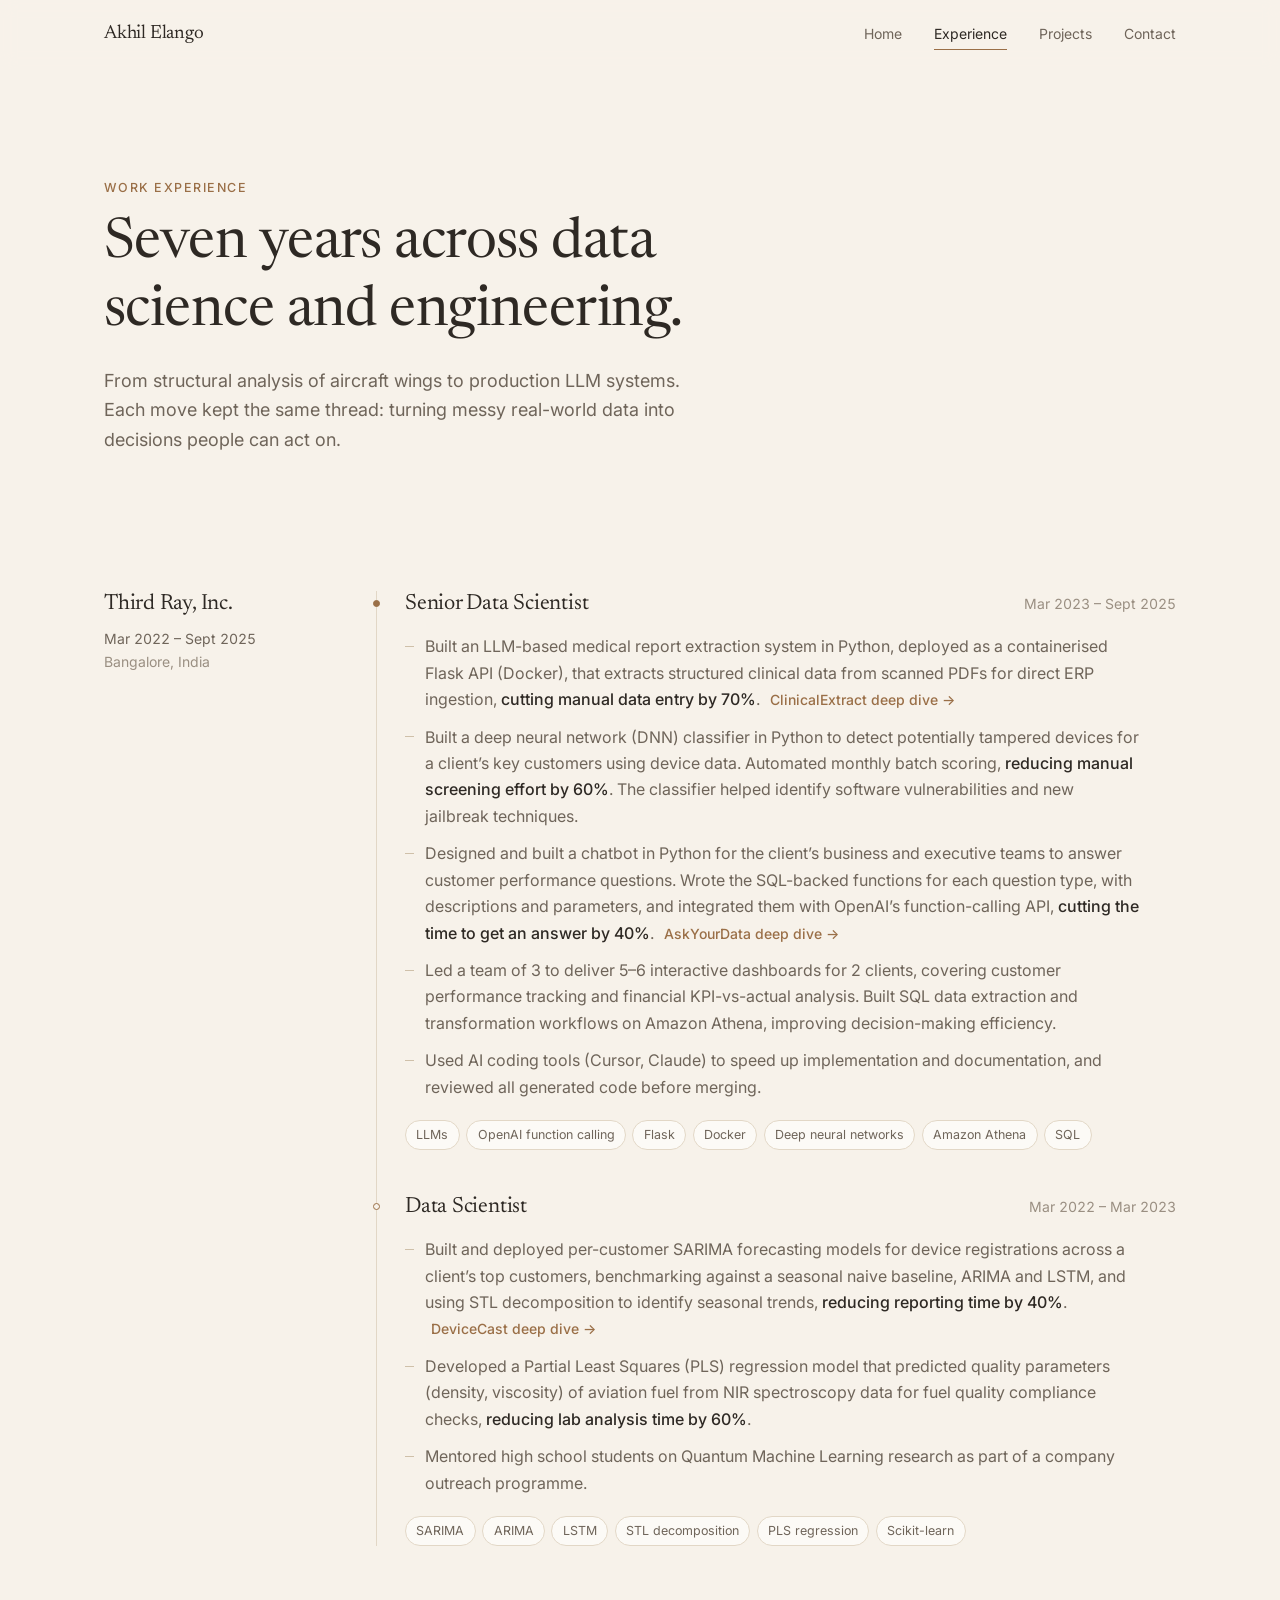
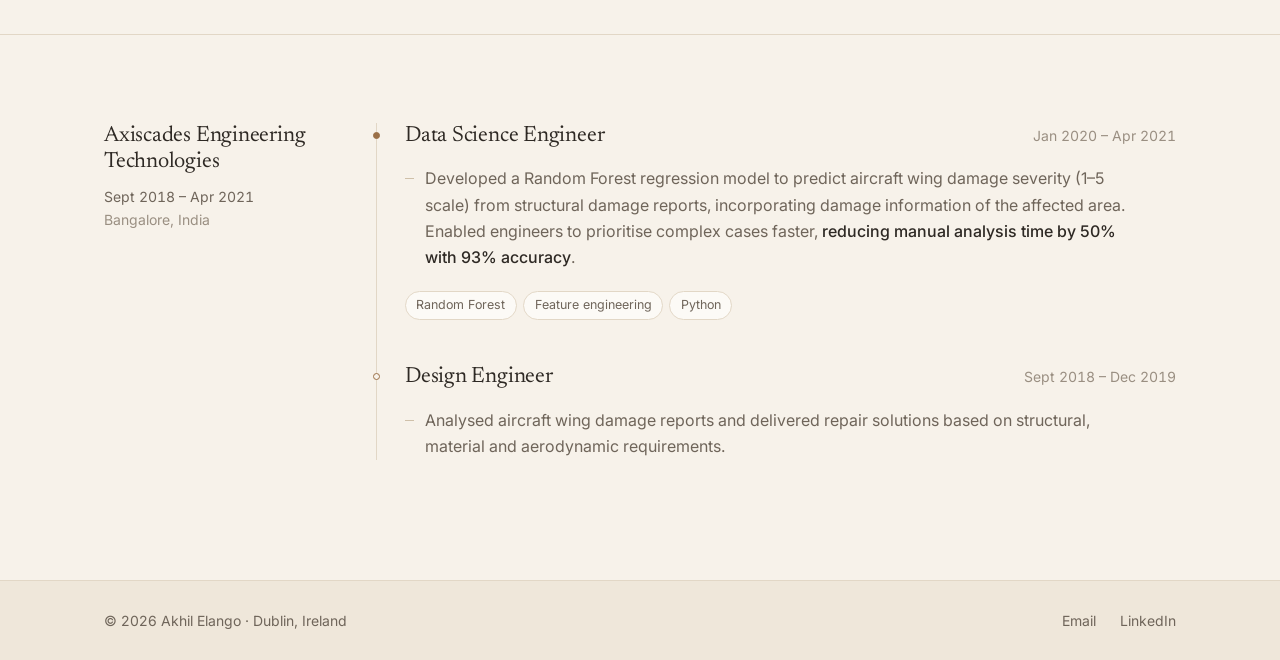
==== experience.html @ 169fabb7 "My Portfolio" ====
<!doctype html>
<html lang="en">
<head>
  <meta charset="utf-8">
  <meta name="viewport" content="width=device-width, initial-scale=1">
  <title>Experience · Akhil Elango</title>
  <meta name="description" content="Work experience of Akhil Elango: Senior Data Scientist at Third Ray, Data Science Engineer at Axiscades.">
  <link rel="icon" href="assets/favicon.svg" type="image/svg+xml">
  <link rel="preconnect" href="https://fonts.googleapis.com">
  <link rel="preconnect" href="https://fonts.gstatic.com" crossorigin>
  <link rel="stylesheet" href="https://fonts.googleapis.com/css2?family=Inter:wght@400;500&family=Newsreader:opsz,wght@6..72,400;6..72,500&display=swap">
  <link rel="stylesheet" href="css/base.css">
  <link rel="stylesheet" href="css/layout.css">
  <link rel="stylesheet" href="css/components.css">
  <link rel="stylesheet" href="css/pages/experience.css">
</head>
<body data-page="experience">
  <div data-site-header></div>

  <main>
    <header class="page-header">
      <div class="container">
        <span class="eyebrow reveal">Work experience</span>
        <h1 class="reveal" style="--reveal-delay: 60ms">Seven years across data science and engineering.</h1>
        <p class="reveal" style="--reveal-delay: 120ms">
          From structural analysis of aircraft wings to production LLM systems. Each move kept the same thread:
          turning messy real-world data into decisions people can act on.
        </p>
      </div>
    </header>

    <!-- Third Ray -->
    <section class="section company">
      <div class="container split">
        <div class="company__meta reveal">
          <h2 class="company__name">Third Ray, Inc.</h2>
          <p class="company__span">Mar 2022 – Sept 2025</p>
          <p class="company__place">Bangalore, India</p>
        </div>

        <div class="roles">
          <article class="role reveal">
            <header class="role__head">
              <h3>Senior Data Scientist</h3>
              <time class="role__date">Mar 2023 – Sept 2025</time>
            </header>
            <ul class="dash-list">
              <li>Built an LLM-based medical report extraction system in Python, deployed as a containerised Flask API (Docker), that extracts structured clinical data from scanned PDFs for direct ERP ingestion, <strong>cutting manual data entry by 70%</strong>. <a class="inline-link" href="projects/clinicalextract.html">ClinicalExtract deep dive <span class="arrow" aria-hidden="true">&rarr;</span></a></li>
              <li>Built a deep neural network (DNN) classifier in Python to detect potentially tampered devices for a client’s key customers using device data. Automated monthly batch scoring, <strong>reducing manual screening effort by 60%</strong>. The classifier helped identify software vulnerabilities and new jailbreak techniques.</li>
              <li>Designed and built a chatbot in Python for the client’s business and executive teams to answer customer performance questions. Wrote the SQL-backed functions for each question type, with descriptions and parameters, and integrated them with OpenAI’s function-calling API, <strong>cutting the time to get an answer by 40%</strong>. <a class="inline-link" href="projects/askyourdata.html">AskYourData deep dive <span class="arrow" aria-hidden="true">&rarr;</span></a></li>
              <li>Led a team of 3 to deliver 5–6 interactive dashboards for 2 clients, covering customer performance tracking and financial KPI-vs-actual analysis. Built SQL data extraction and transformation workflows on Amazon Athena, improving decision-making efficiency.</li>
              <li>Used AI coding tools (Cursor, Claude) to speed up implementation and documentation, and reviewed all generated code before merging.</li>
            </ul>
            <ul class="tag-list role__tags">
              <li class="tag">LLMs</li>
              <li class="tag">OpenAI function calling</li>
              <li class="tag">Flask</li>
              <li class="tag">Docker</li>
              <li class="tag">Deep neural networks</li>
              <li class="tag">Amazon Athena</li>
              <li class="tag">SQL</li>
            </ul>
          </article>

          <article class="role reveal">
            <header class="role__head">
              <h3>Data Scientist</h3>
              <time class="role__date">Mar 2022 – Mar 2023</time>
            </header>
            <ul class="dash-list">
              <li>Built and deployed per-customer SARIMA forecasting models for device registrations across a client’s top customers, benchmarking against a seasonal naive baseline, ARIMA and LSTM, and using STL decomposition to identify seasonal trends, <strong>reducing reporting time by 40%</strong>. <a class="inline-link" href="projects/devicecast.html">DeviceCast deep dive <span class="arrow" aria-hidden="true">&rarr;</span></a></li>
              <li>Developed a Partial Least Squares (PLS) regression model that predicted quality parameters (density, viscosity) of aviation fuel from NIR spectroscopy data for fuel quality compliance checks, <strong>reducing lab analysis time by 60%</strong>.</li>
              <li>Mentored high school students on Quantum Machine Learning research as part of a company outreach programme.</li>
            </ul>
            <ul class="tag-list role__tags">
              <li class="tag">SARIMA</li>
              <li class="tag">ARIMA</li>
              <li class="tag">LSTM</li>
              <li class="tag">STL decomposition</li>
              <li class="tag">PLS regression</li>
              <li class="tag">Scikit-learn</li>
            </ul>
          </article>
        </div>
      </div>
    </section>

    <!-- Axiscades -->
    <section class="section company">
      <div class="container split">
        <div class="company__meta reveal">
          <h2 class="company__name">Axiscades Engineering Technologies</h2>
          <p class="company__span">Sept 2018 – Apr 2021</p>
          <p class="company__place">Bangalore, India</p>
        </div>

        <div class="roles">
          <article class="role reveal">
            <header class="role__head">
              <h3>Data Science Engineer</h3>
              <time class="role__date">Jan 2020 – Apr 2021</time>
            </header>
            <ul class="dash-list">
              <li>Developed a Random Forest regression model to predict aircraft wing damage severity (1–5 scale) from structural damage reports, incorporating damage information of the affected area. Enabled engineers to prioritise complex cases faster, <strong>reducing manual analysis time by 50% with 93% accuracy</strong>.</li>
            </ul>
            <ul class="tag-list role__tags">
              <li class="tag">Random Forest</li>
              <li class="tag">Feature engineering</li>
              <li class="tag">Python</li>
            </ul>
          </article>

          <article class="role reveal">
            <header class="role__head">
              <h3>Design Engineer</h3>
              <time class="role__date">Sept 2018 – Dec 2019</time>
            </header>
            <ul class="dash-list">
              <li>Analysed aircraft wing damage reports and delivered repair solutions based on structural, material and aerodynamic requirements.</li>
            </ul>
          </article>
        </div>
      </div>
    </section>
  </main>

  <div data-site-footer></div>
  <script src="js/site.js"></script>
</body>
</html>
---- css/base.css ----
/* ==========================================================================
   Base: design tokens, reset, typography
   ========================================================================== */

:root {
  /* Palette: warm paper, beige and light brown */
  --bg: #f7f2ea;
  --bg-alt: #efe7da;
  --surface: #fcfaf6;
  --line: #e2d7c6;
  --line-strong: #cfc0a9;
  --text: #2e2924;
  --text-muted: #6f655a;
  --text-faint: #9a8f82;
  --accent: #9a6f47;
  --accent-soft: #eadcc8;

  /* Type */
  --font-serif: "Newsreader", Georgia, "Times New Roman", serif;
  --font-sans: "Inter", -apple-system, BlinkMacSystemFont, "Segoe UI", sans-serif;

  --fs-xs: 0.78rem;
  --fs-sm: 0.875rem;
  --fs-base: 1rem;
  --fs-md: 1.125rem;
  --fs-lg: 1.375rem;
  --fs-xl: clamp(1.75rem, 1.4rem + 1.4vw, 2.375rem);
  --fs-2xl: clamp(2.25rem, 1.6rem + 2.6vw, 3.5rem);

  /* Spacing & shape */
  --gutter: clamp(1rem, 4vw, 2.5rem);
  --max-width: 72rem;
  --radius: 10px;
  --radius-sm: 6px;

  /* Motion */
  --ease: cubic-bezier(0.22, 0.61, 0.36, 1);
  --dur: 220ms;
}

*,
*::before,
*::after {
  box-sizing: border-box;
}

html {
  -webkit-text-size-adjust: 100%;
  scroll-behavior: smooth;
}

body {
  margin: 0;
  background: var(--bg);
  color: var(--text);
  font-family: var(--font-sans);
  font-size: var(--fs-base);
  line-height: 1.65;
  -webkit-font-smoothing: antialiased;
  text-rendering: optimizeLegibility;
}

img {
  display: block;
  max-width: 100%;
}

a {
  color: inherit;
  text-decoration: none;
}

h1,
h2,
h3,
h4 {
  margin: 0;
  font-family: var(--font-serif);
  font-weight: 400;
  line-height: 1.2;
  letter-spacing: -0.01em;
}

h1 { font-size: var(--fs-2xl); }
h2 { font-size: var(--fs-xl); }
h3 { font-size: var(--fs-lg); }

p {
  margin: 0;
}

ul {
  margin: 0;
  padding: 0;
}

::selection {
  background: var(--accent-soft);
}

:focus-visible {
  outline: 2px solid var(--accent);
  outline-offset: 3px;
  border-radius: 2px;
}

.visually-hidden {
  position: absolute;
  width: 1px;
  height: 1px;
  overflow: hidden;
  clip: rect(0 0 0 0);
  white-space: nowrap;
}

@media (prefers-reduced-motion: reduce) {
  html { scroll-behavior: auto; }
  *,
  *::before,
  *::after {
    transition-duration: 0.01ms !important;
    animation-duration: 0.01ms !important;
  }
}
---- css/layout.css ----
/* ==========================================================================
   Layout: container, header, footer, page sections
   ========================================================================== */

.container {
  width: 100%;
  max-width: var(--max-width);
  margin: 0 auto;
  padding: 0 var(--gutter);
}

main {
  min-height: 70vh;
}

/* ---------- Header ---------- */

.site-header {
  position: sticky;
  top: 0;
  z-index: 10;
  background: rgba(247, 242, 234, 0.88);
  backdrop-filter: blur(8px);
  -webkit-backdrop-filter: blur(8px);
  border-bottom: 1px solid transparent;
  transition: border-color var(--dur) var(--ease);
}

.site-header.is-scrolled {
  border-bottom-color: var(--line);
}

.site-header__inner {
  display: flex;
  align-items: center;
  justify-content: space-between;
  gap: 1rem;
  height: 4.25rem;
}

.site-header__brand {
  font-family: var(--font-serif);
  font-size: 1.2rem;
  letter-spacing: -0.01em;
}

.site-nav {
  display: flex;
  gap: clamp(0.9rem, 3vw, 2rem);
}

.site-nav a {
  position: relative;
  font-size: var(--fs-sm);
  color: var(--text-muted);
  transition: color var(--dur) var(--ease);
}

.site-nav a::after {
  content: "";
  position: absolute;
  left: 0;
  right: 0;
  bottom: -4px;
  height: 1px;
  background: var(--accent);
  transform: scaleX(0);
  transform-origin: left;
  transition: transform var(--dur) var(--ease);
}

.site-nav a:hover,
.site-nav a[aria-current="page"] {
  color: var(--text);
}

.site-nav a:hover::after,
.site-nav a[aria-current="page"]::after {
  transform: scaleX(1);
}

@media (max-width: 560px) {
  .site-header__inner {
    flex-direction: column;
    justify-content: center;
    gap: 0.35rem;
    height: auto;
    padding-top: 0.75rem;
    padding-bottom: 0.75rem;
  }
}

/* ---------- Masthead (home page header) ---------- */

.site-header--masthead {
  position: relative;
  background: transparent;
  backdrop-filter: none;
  -webkit-backdrop-filter: none;
}

.masthead {
  display: flex;
  flex-direction: column;
  align-items: center;
  padding-top: clamp(2.25rem, 5vw, 3.5rem);
  text-align: center;
}

.masthead__name {
  font-family: var(--font-serif);
  font-size: clamp(2.5rem, 1.8rem + 3.2vw, 4.25rem);
  line-height: 1.05;
  letter-spacing: -0.02em;
}

.masthead__role {
  margin-top: 0.75rem;
  font-family: var(--font-serif);
  font-size: var(--fs-lg);
  font-style: italic;
  color: var(--accent);
}

.masthead__areas {
  display: flex;
  flex-wrap: wrap;
  justify-content: center;
  margin-top: 0.9rem;
  list-style: none;
  font-size: var(--fs-xs);
  font-weight: 500;
  letter-spacing: 0.14em;
  text-transform: uppercase;
  color: var(--text-muted);
}

.masthead__areas li + li::before {
  content: "|";
  margin: 0 0.9rem;
  color: var(--line-strong);
}

/* Nav sits in the top-right corner so the centred name stays clear of it */
.masthead {
  position: relative;
}

.masthead .site-nav {
  position: absolute;
  top: 1.5rem;
  right: var(--gutter);
}

/* Not enough room beside the name: fall back to a centred row above it */
@media (max-width: 900px) {
  .masthead {
    padding-top: 1.25rem;
  }

  .masthead .site-nav {
    position: static;
    order: -1;
    margin-bottom: 1.75rem;
  }
}

/* ---------- Sections ---------- */

.section {
  padding: clamp(3rem, 7vw, 5.5rem) 0;
}

.section + .section {
  border-top: 1px solid var(--line);
}

.section__head {
  display: grid;
  grid-template-columns: minmax(0, 14rem) minmax(0, 1fr);
  gap: 1.5rem 3rem;
  margin-bottom: 2.25rem;
}

.section__head--stacked {
  grid-template-columns: 1fr;
  gap: 0.75rem;
}

.section__intro {
  max-width: 40rem;
  color: var(--text-muted);
}

@media (max-width: 760px) {
  .section__head {
    grid-template-columns: 1fr;
    gap: 0.5rem;
  }
}

/* Two-column "label | content" row used across pages */
.split {
  display: grid;
  grid-template-columns: minmax(0, 14rem) minmax(0, 1fr);
  gap: 1.5rem 3rem;
}

@media (max-width: 760px) {
  .split {
    grid-template-columns: 1fr;
    gap: 0.75rem;
  }
}

/* ---------- Page header (inner pages) ---------- */

.page-header {
  padding: clamp(3.5rem, 9vw, 6.5rem) 0 clamp(2rem, 5vw, 3rem);
}

.page-header h1 {
  max-width: 18ch;
  margin-top: 0.75rem;
}

.page-header p {
  max-width: 38rem;
  margin-top: 1.25rem;
  color: var(--text-muted);
  font-size: var(--fs-md);
}

/* ---------- Footer ---------- */

.site-footer {
  margin-top: 2rem;
  border-top: 1px solid var(--line);
  background: var(--bg-alt);
}

.site-footer__inner {
  display: flex;
  flex-wrap: wrap;
  align-items: center;
  justify-content: space-between;
  gap: 1rem;
  padding-top: 1.75rem;
  padding-bottom: 1.75rem;
  font-size: var(--fs-sm);
  color: var(--text-muted);
}

.site-footer__links {
  display: flex;
  gap: 1.5rem;
}

.site-footer__links a:hover {
  color: var(--text);
}
---- css/components.css ----
/* ==========================================================================
   Components: reusable pieces shared by more than one page
   ========================================================================== */

/* ---------- Eyebrow label ---------- */

.eyebrow {
  display: inline-block;
  font-size: var(--fs-xs);
  font-weight: 500;
  letter-spacing: 0.12em;
  text-transform: uppercase;
  color: var(--accent);
}

/* Larger serif label for section headings in a "label | content" row */
.section-label {
  font-family: var(--font-serif);
  font-size: var(--fs-xl);
  font-style: italic;
  line-height: 1.1;
  color: var(--accent);
}

/* ---------- Buttons & links ---------- */

.btn {
  display: inline-flex;
  align-items: center;
  gap: 0.5rem;
  padding: 0.7rem 1.2rem;
  border: 1px solid var(--text);
  border-radius: 999px;
  font-size: var(--fs-sm);
  font-weight: 500;
  transition: background-color var(--dur) var(--ease), color var(--dur) var(--ease),
    border-color var(--dur) var(--ease);
}

.btn--primary {
  background: var(--text);
  color: var(--surface);
}

.btn--primary:hover {
  background: var(--accent);
  border-color: var(--accent);
}

.btn--ghost:hover {
  border-color: var(--accent);
  color: var(--accent);
}

.text-link {
  display: inline-flex;
  align-items: center;
  gap: 0.4rem;
  color: var(--accent);
  font-size: var(--fs-sm);
  font-weight: 500;
}

.text-link .arrow,
.btn .arrow {
  transition: transform var(--dur) var(--ease);
}

.text-link:hover .arrow,
.btn:hover .arrow {
  transform: translateX(3px);
}

.text-link--back:hover .arrow {
  transform: translateX(-3px);
}

/* Small accent link at the end of a sentence or bullet */
.inline-link {
  display: inline-flex;
  align-items: center;
  gap: 0.3rem;
  margin-left: 0.35rem;
  white-space: nowrap;
  font-size: var(--fs-sm);
  font-weight: 500;
  color: var(--accent);
}

.inline-link .arrow {
  transition: transform var(--dur) var(--ease);
}

.inline-link:hover .arrow {
  transform: translateX(3px);
}

/* ---------- Tags ---------- */

.tag-list {
  display: flex;
  flex-wrap: wrap;
  gap: 0.4rem;
  list-style: none;
}

.tag {
  padding: 0.22rem 0.65rem;
  border: 1px solid var(--line);
  border-radius: 999px;
  background: var(--surface);
  font-size: var(--fs-xs);
  color: var(--text-muted);
  white-space: nowrap;
}

/* ---------- Bulleted list with a fine dash ---------- */

.dash-list {
  list-style: none;
  display: grid;
  gap: 0.7rem;
}

.dash-list li {
  position: relative;
  padding-left: 1.25rem;
  color: var(--text-muted);
}

.dash-list li::before {
  content: "";
  position: absolute;
  left: 0;
  top: 0.8em;
  width: 0.55rem;
  height: 1px;
  background: var(--line-strong);
}

.dash-list strong {
  color: var(--text);
  font-weight: 500;
}

/* ---------- Reveal-on-scroll (only when JS is running) ---------- */

.js .reveal {
  opacity: 0;
  transform: translateY(10px);
  transition: opacity 600ms var(--ease), transform 600ms var(--ease);
  transition-delay: var(--reveal-delay, 0ms);
}

.js .reveal.is-visible {
  opacity: 1;
  transform: none;
}

@media (prefers-reduced-motion: reduce) {
  .js .reveal {
    opacity: 1;
    transform: none;
  }
}
---- css/pages/experience.css ----
/* ==========================================================================
   Experience page
   ========================================================================== */

.company__meta {
  align-self: start;
}

@media (min-width: 761px) {
  .company__meta {
    position: sticky;
    top: 6rem;
  }
}

.company__name {
  font-size: var(--fs-lg);
}

.company__span {
  margin-top: 0.6rem;
  font-size: var(--fs-sm);
  color: var(--text-muted);
  font-variant-numeric: tabular-nums;
}

.company__place {
  font-size: var(--fs-sm);
  color: var(--text-faint);
}

/* Roles within a company, joined by a thin vertical rule to show progression */
.roles {
  position: relative;
  display: grid;
  gap: 2.75rem;
  padding-left: 1.75rem;
  border-left: 1px solid var(--line);
}

.role {
  position: relative;
}

.role::before {
  content: "";
  position: absolute;
  left: calc(-1.75rem - 4px);
  top: 0.55rem;
  width: 7px;
  height: 7px;
  border-radius: 50%;
  background: var(--bg);
  border: 1px solid var(--accent);
}

.role:first-child::before {
  background: var(--accent);
}

.role__head {
  display: flex;
  flex-wrap: wrap;
  align-items: baseline;
  justify-content: space-between;
  gap: 0.25rem 1rem;
  margin-bottom: 1rem;
}

.role__date {
  font-size: var(--fs-sm);
  color: var(--text-faint);
  font-variant-numeric: tabular-nums;
}

.role .dash-list {
  max-width: 46rem;
}

.role__tags {
  margin-top: 1.25rem;
}
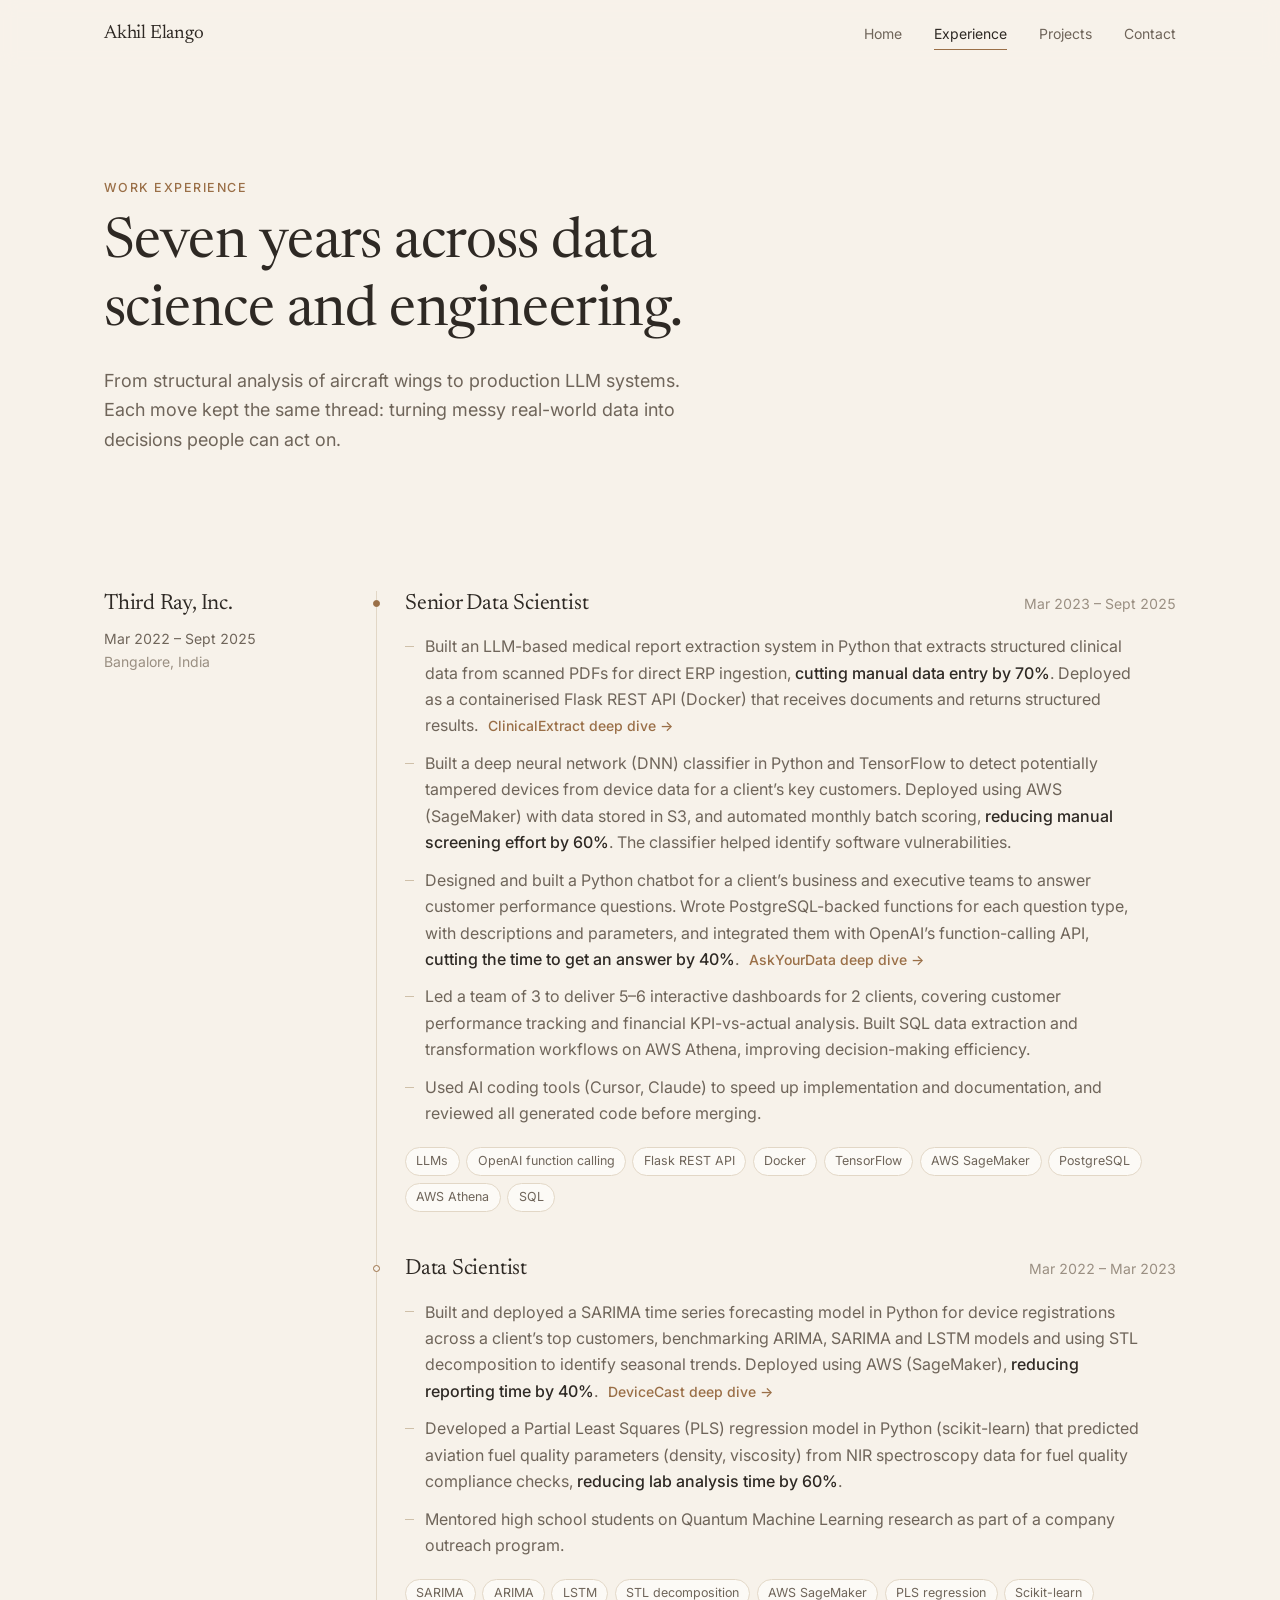
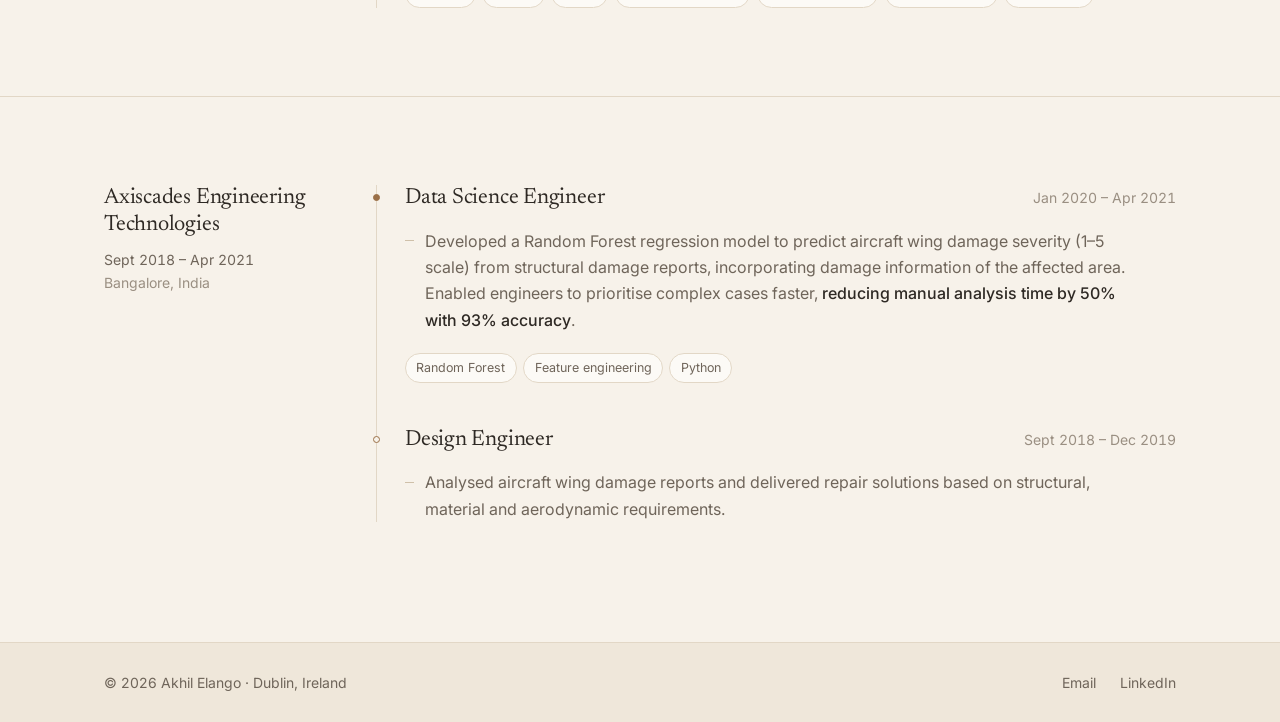
==== commit 81938780: "Increase the font size and changed the content of the Experience page and Homepage to reflect more k" ====
--- a/experience.html
+++ b/experience.html
@@ -45,19 +45,21 @@
               <time class="role__date">Mar 2023 – Sept 2025</time>
             </header>
             <ul class="dash-list">
-              <li>Built an LLM-based medical report extraction system in Python, deployed as a containerised Flask API (Docker), that extracts structured clinical data from scanned PDFs for direct ERP ingestion, <strong>cutting manual data entry by 70%</strong>. <a class="inline-link" href="projects/clinicalextract.html">ClinicalExtract deep dive <span class="arrow" aria-hidden="true">&rarr;</span></a></li>
-              <li>Built a deep neural network (DNN) classifier in Python to detect potentially tampered devices for a client’s key customers using device data. Automated monthly batch scoring, <strong>reducing manual screening effort by 60%</strong>. The classifier helped identify software vulnerabilities and new jailbreak techniques.</li>
-              <li>Designed and built a chatbot in Python for the client’s business and executive teams to answer customer performance questions. Wrote the SQL-backed functions for each question type, with descriptions and parameters, and integrated them with OpenAI’s function-calling API, <strong>cutting the time to get an answer by 40%</strong>. <a class="inline-link" href="projects/askyourdata.html">AskYourData deep dive <span class="arrow" aria-hidden="true">&rarr;</span></a></li>
-              <li>Led a team of 3 to deliver 5–6 interactive dashboards for 2 clients, covering customer performance tracking and financial KPI-vs-actual analysis. Built SQL data extraction and transformation workflows on Amazon Athena, improving decision-making efficiency.</li>
+              <li>Built an LLM-based medical report extraction system in Python that extracts structured clinical data from scanned PDFs for direct ERP ingestion, <strong>cutting manual data entry by 70%</strong>. Deployed as a containerised Flask REST API (Docker) that receives documents and returns structured results. <a class="inline-link" href="projects/clinicalextract.html">ClinicalExtract deep dive <span class="arrow" aria-hidden="true">&rarr;</span></a></li>
+              <li>Built a deep neural network (DNN) classifier in Python and TensorFlow to detect potentially tampered devices from device data for a client’s key customers. Deployed using AWS (SageMaker) with data stored in S3, and automated monthly batch scoring, <strong>reducing manual screening effort by 60%</strong>. The classifier helped identify software vulnerabilities.</li>
+              <li>Designed and built a Python chatbot for a client’s business and executive teams to answer customer performance questions. Wrote PostgreSQL-backed functions for each question type, with descriptions and parameters, and integrated them with OpenAI’s function-calling API, <strong>cutting the time to get an answer by 40%</strong>. <a class="inline-link" href="projects/askyourdata.html">AskYourData deep dive <span class="arrow" aria-hidden="true">&rarr;</span></a></li>
+              <li>Led a team of 3 to deliver 5–6 interactive dashboards for 2 clients, covering customer performance tracking and financial KPI-vs-actual analysis. Built SQL data extraction and transformation workflows on AWS Athena, improving decision-making efficiency.</li>
               <li>Used AI coding tools (Cursor, Claude) to speed up implementation and documentation, and reviewed all generated code before merging.</li>
             </ul>
             <ul class="tag-list role__tags">
               <li class="tag">LLMs</li>
               <li class="tag">OpenAI function calling</li>
-              <li class="tag">Flask</li>
+              <li class="tag">Flask REST API</li>
               <li class="tag">Docker</li>
-              <li class="tag">Deep neural networks</li>
-              <li class="tag">Amazon Athena</li>
+              <li class="tag">TensorFlow</li>
+              <li class="tag">AWS SageMaker</li>
+              <li class="tag">PostgreSQL</li>
+              <li class="tag">AWS Athena</li>
               <li class="tag">SQL</li>
             </ul>
           </article>
@@ -68,15 +70,16 @@
               <time class="role__date">Mar 2022 – Mar 2023</time>
             </header>
             <ul class="dash-list">
-              <li>Built and deployed per-customer SARIMA forecasting models for device registrations across a client’s top customers, benchmarking against a seasonal naive baseline, ARIMA and LSTM, and using STL decomposition to identify seasonal trends, <strong>reducing reporting time by 40%</strong>. <a class="inline-link" href="projects/devicecast.html">DeviceCast deep dive <span class="arrow" aria-hidden="true">&rarr;</span></a></li>
-              <li>Developed a Partial Least Squares (PLS) regression model that predicted quality parameters (density, viscosity) of aviation fuel from NIR spectroscopy data for fuel quality compliance checks, <strong>reducing lab analysis time by 60%</strong>.</li>
-              <li>Mentored high school students on Quantum Machine Learning research as part of a company outreach programme.</li>
+              <li>Built and deployed a SARIMA time series forecasting model in Python for device registrations across a client’s top customers, benchmarking ARIMA, SARIMA and LSTM models and using STL decomposition to identify seasonal trends. Deployed using AWS (SageMaker), <strong>reducing reporting time by 40%</strong>. <a class="inline-link" href="projects/devicecast.html">DeviceCast deep dive <span class="arrow" aria-hidden="true">&rarr;</span></a></li>
+              <li>Developed a Partial Least Squares (PLS) regression model in Python (scikit-learn) that predicted aviation fuel quality parameters (density, viscosity) from NIR spectroscopy data for fuel quality compliance checks, <strong>reducing lab analysis time by 60%</strong>.</li>
+              <li>Mentored high school students on Quantum Machine Learning research as part of a company outreach program.</li>
             </ul>
             <ul class="tag-list role__tags">
               <li class="tag">SARIMA</li>
               <li class="tag">ARIMA</li>
               <li class="tag">LSTM</li>
               <li class="tag">STL decomposition</li>
+              <li class="tag">AWS SageMaker</li>
               <li class="tag">PLS regression</li>
               <li class="tag">Scikit-learn</li>
             </ul>
